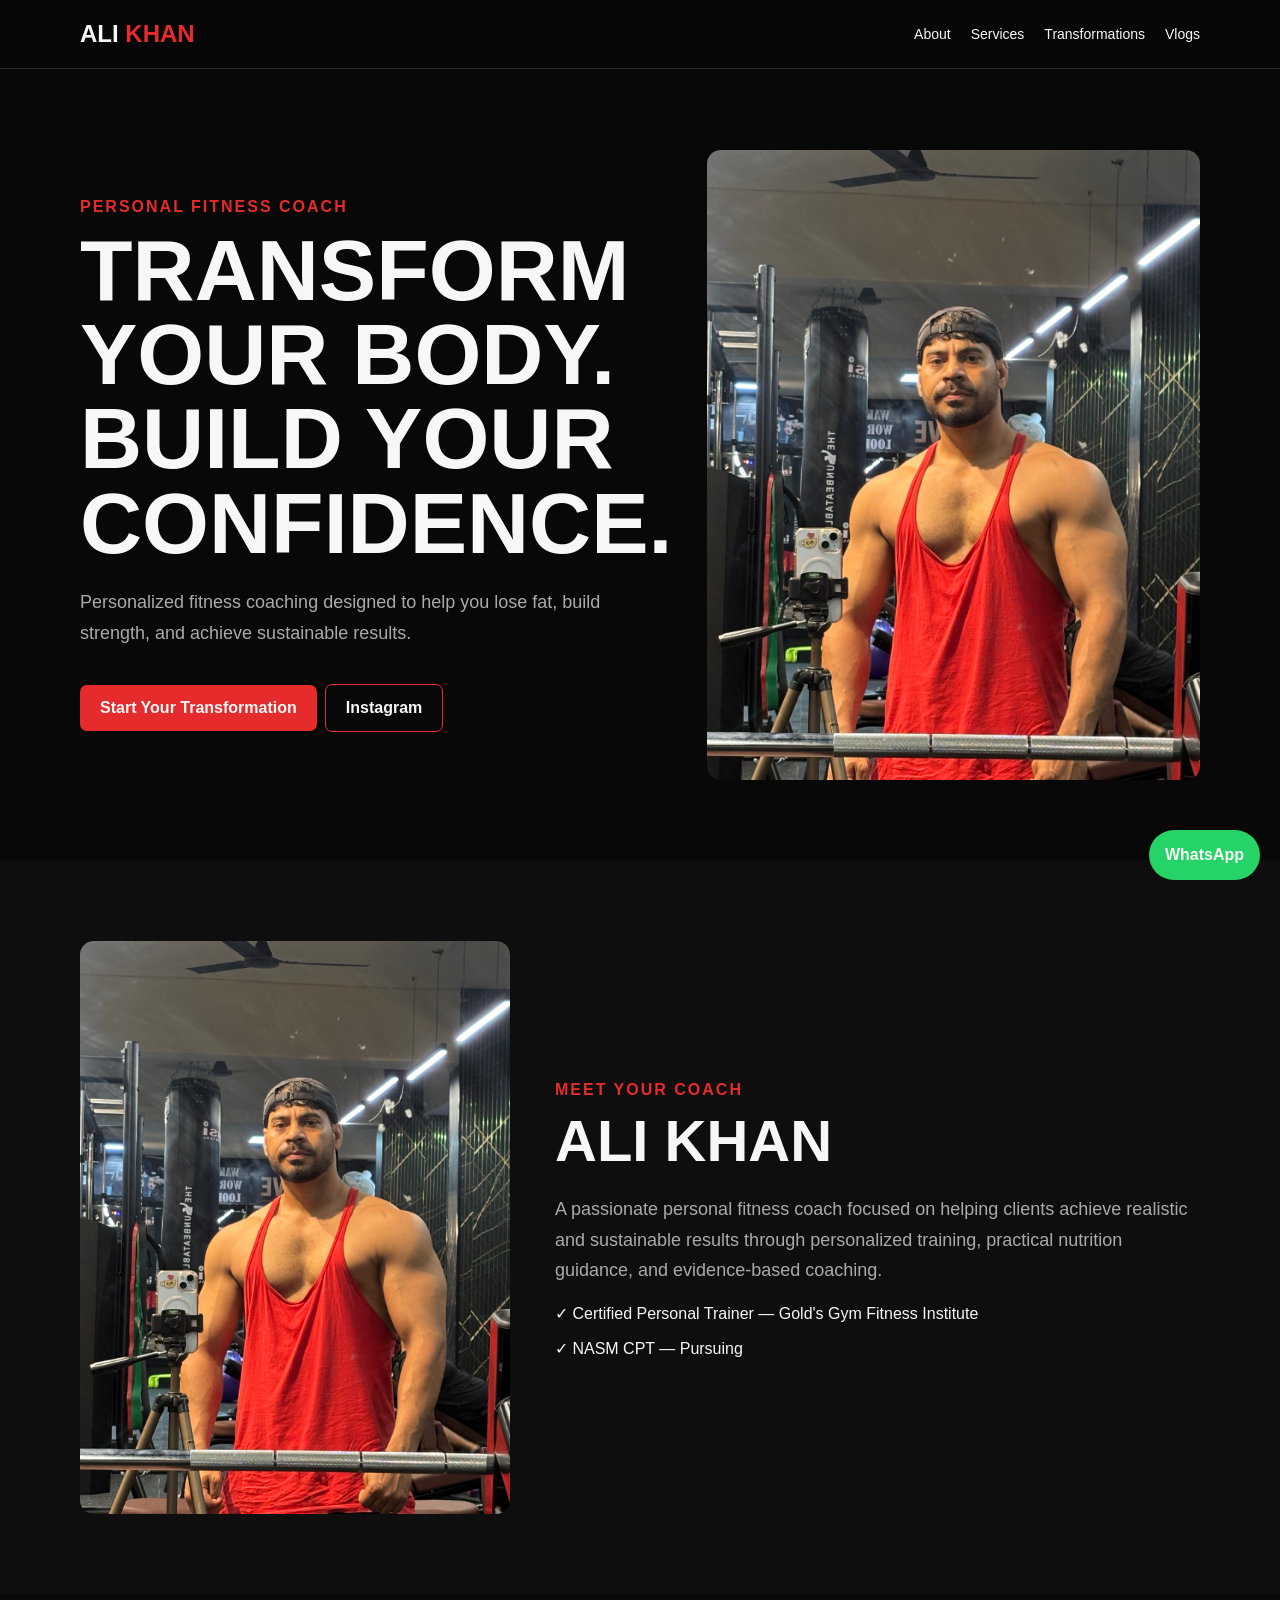
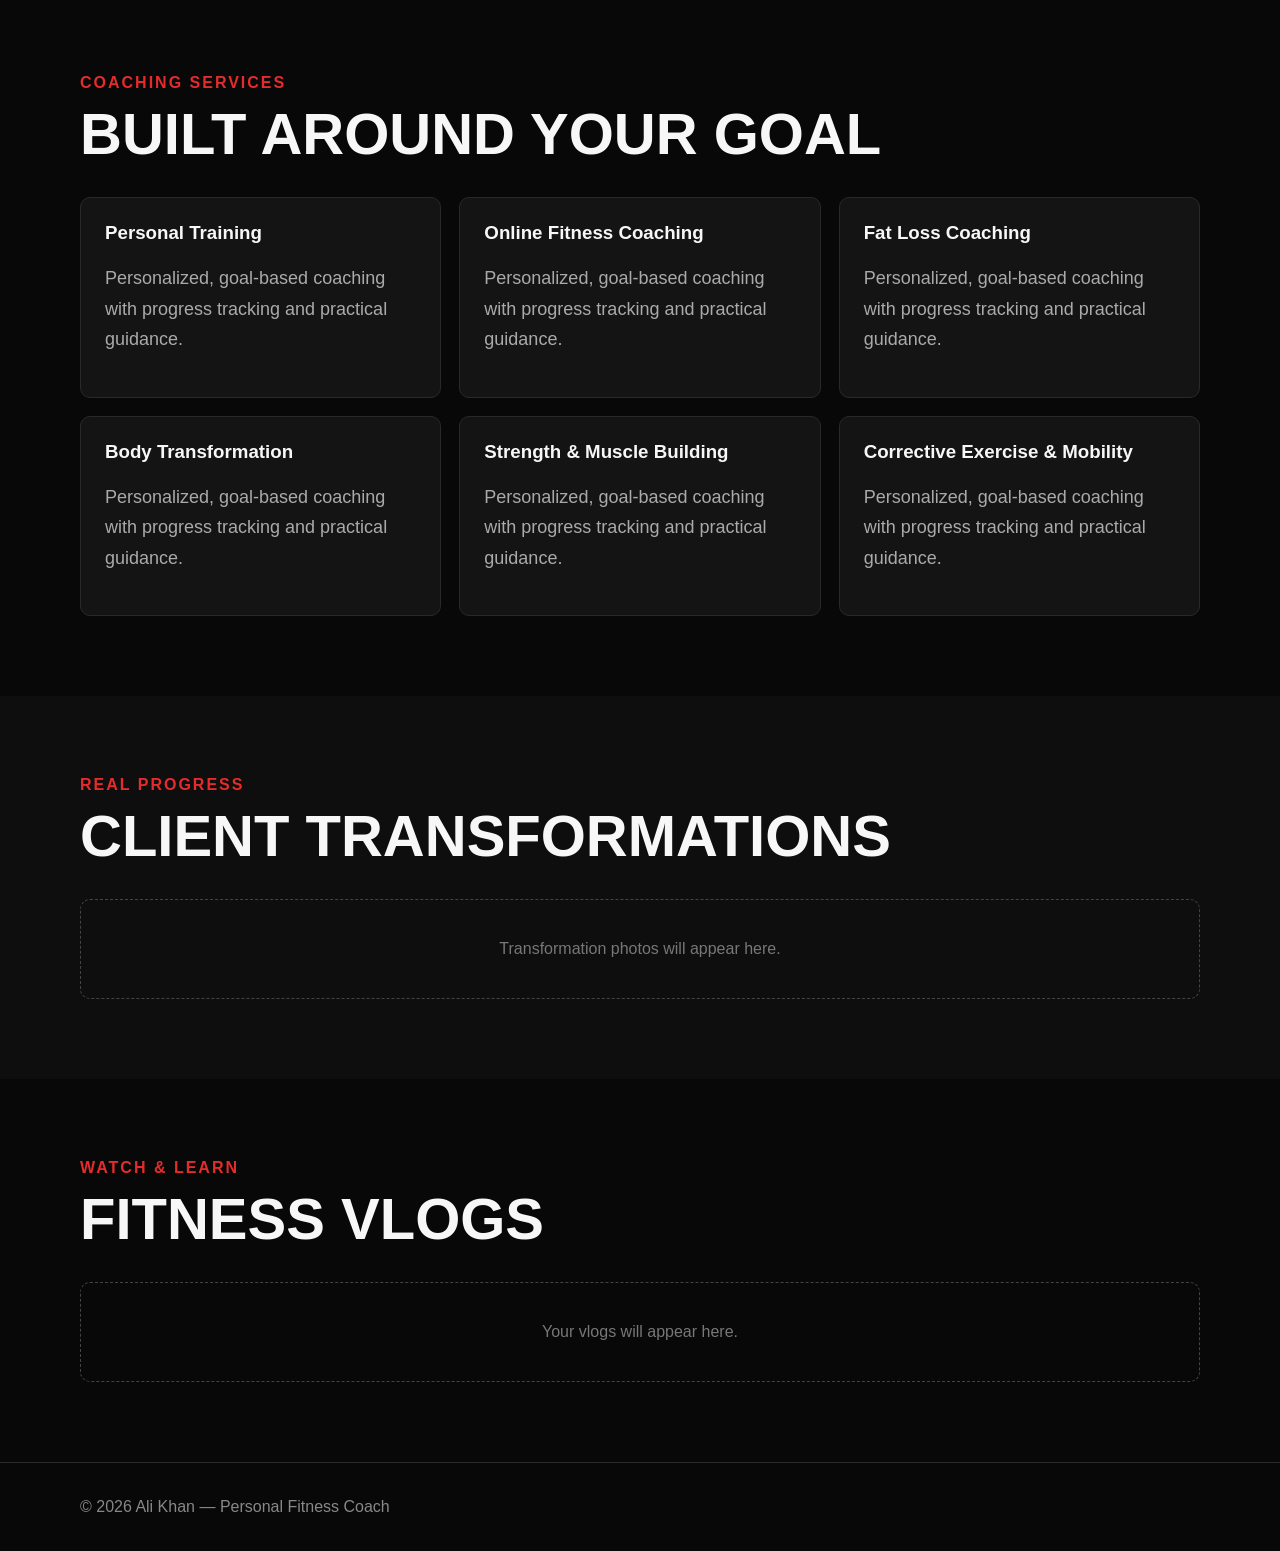
==== index.html @ cef19451 "Add files via upload" ====
<!doctype html>
<html lang="en"><head>
<meta charset="utf-8"><meta name="viewport" content="width=device-width,initial-scale=1">
<title>Ali Khan | Personal Fitness Coach</title>
<style>
:root{--bg:#080808;--card:#141414;--red:#e52b2b;--text:#f7f7f7;--muted:#aaa}
*{box-sizing:border-box}html{scroll-behavior:smooth}body{margin:0;background:var(--bg);color:var(--text);font-family:Arial,sans-serif}a{color:inherit;text-decoration:none}.wrap{width:min(1120px,90%);margin:auto}
nav{position:sticky;top:0;z-index:9;background:#080808e8;border-bottom:1px solid #292929}.nav{height:68px;display:flex;align-items:center;justify-content:space-between}.logo{font-size:24px;font-weight:900}.logo span{color:var(--red)}.navlinks{display:flex;gap:20px;font-size:14px}
.hero{min-height:88vh;display:grid;grid-template-columns:1fr 1fr;align-items:center;gap:35px}.hero h1{font-size:clamp(48px,7vw,86px);line-height:.98;margin:12px 0 22px;text-transform:uppercase}.eyebrow{color:var(--red);font-weight:bold;letter-spacing:2px;text-transform:uppercase}.muted{color:var(--muted);font-size:18px;line-height:1.7}.hero img,.about img{width:100%;border-radius:14px;object-fit:cover}.hero img{height:70vh;object-position:top}
.btn{display:inline-block;background:var(--red);padding:14px 20px;border-radius:7px;font-weight:bold;margin:18px 8px 0 0}.outline{background:transparent;border:1px solid var(--red)}
section{padding:80px 0}.alt{background:#0e0e0e}h2{font-size:clamp(36px,5vw,58px);text-transform:uppercase;margin:8px 0 20px}.about{display:grid;grid-template-columns:.8fr 1.2fr;gap:45px;align-items:center}.about img{max-height:600px}
.grid{display:grid;grid-template-columns:repeat(3,1fr);gap:18px;margin-top:30px}.card{background:var(--card);border:1px solid #292929;border-radius:10px;padding:24px}.card h3{margin-top:0}.card img{width:100%;aspect-ratio:4/3;object-fit:cover;border-radius:8px}
.empty{color:#777;border:1px dashed #444;padding:40px;text-align:center;border-radius:10px;grid-column:1/-1}
.video{aspect-ratio:16/9;width:100%;border:0;border-radius:8px}.wa{position:fixed;right:20px;bottom:20px;background:#25D366;padding:16px;border-radius:999px;font-weight:bold;z-index:10}
footer{padding:35px 0;border-top:1px solid #292929;color:#888}
@media(max-width:760px){.navlinks{display:none}.hero,.about{grid-template-columns:1fr}.hero{padding:50px 0}.hero img{height:58vh}.grid{grid-template-columns:1fr}}
</style></head>
<body>
<nav><div class="wrap nav"><div class="logo">ALI <span>KHAN</span></div><div class="navlinks"><a href="#about">About</a><a href="#services">Services</a><a href="#transformations">Transformations</a><a href="#vlogs">Vlogs</a></div></div></nav>
<main id="app"><div class="wrap" style="padding:80px 0">Loading website…</div></main>
<script>
const esc=s=>String(s??'').replace(/[&<>"']/g,m=>({'&':'&amp;','<':'&lt;','>':'&gt;','"':'&quot;',"'":'&#39;'}[m]));
function yt(url){try{let u=new URL(url);if(u.hostname.includes('youtu.be'))return u.pathname.slice(1);if(u.searchParams.get('v'))return u.searchParams.get('v');let m=u.pathname.match(/\/shorts\/([^/]+)/);return m?m[1]:''}catch{return''}}
fetch('/site.json?'+Date.now()).then(r=>r.json()).then(d=>{
 const wa='https://wa.me/'+encodeURIComponent(d.whatsapp)+'?text='+encodeURIComponent("Hi Coach Ali, I'm interested in fitness coaching.");
 const trans=(d.transformations||[]).length?(d.transformations||[]).map(x=>`<article class="card"><img src="${esc(x.image)}"><h3>${esc(x.title)}</h3><p class="muted">${esc(x.caption)}</p></article>`).join(''):'<div class="empty">Transformation photos will appear here.</div>';
 const vlogs=(d.vlogs||[]).length?(d.vlogs||[]).map(x=>{let id=yt(x.youtube_url);return `<article class="card">${id?`<iframe class="video" src="https://www.youtube.com/embed/${esc(id)}" allowfullscreen></iframe>`:''}<h3>${esc(x.title)}</h3><p class="muted">${esc(x.description)}</p></article>`}).join(''):'<div class="empty">Your vlogs will appear here.</div>';
 document.title=esc(d.coach_name)+' | Personal Fitness Coach';
 document.getElementById('app').innerHTML=`
 <header class="wrap hero"><div><div class="eyebrow">Personal Fitness Coach</div><h1>${esc(d.tagline)}</h1><p class="muted">${esc(d.intro)}</p><a class="btn" href="${wa}" target="_blank">Start Your Transformation</a><a class="btn outline" href="${esc(d.instagram)}" target="_blank">Instagram</a></div><img src="${esc(d.hero_image)}" alt="${esc(d.coach_name)}"></header>
 <section id="about" class="alt"><div class="wrap about"><img src="${esc(d.hero_image)}"><div><div class="eyebrow">Meet Your Coach</div><h2>${esc(d.coach_name)}</h2><p class="muted">${esc(d.about)}</p><p>✓ Certified Personal Trainer — Gold's Gym Fitness Institute</p><p>✓ NASM CPT — Pursuing</p></div></div></section>
 <section id="services"><div class="wrap"><div class="eyebrow">Coaching Services</div><h2>Built Around Your Goal</h2><div class="grid">${['Personal Training','Online Fitness Coaching','Fat Loss Coaching','Body Transformation','Strength & Muscle Building','Corrective Exercise & Mobility'].map(x=>`<div class="card"><h3>${x}</h3><p class="muted">Personalized, goal-based coaching with progress tracking and practical guidance.</p></div>`).join('')}</div></div></section>
 <section id="transformations" class="alt"><div class="wrap"><div class="eyebrow">Real Progress</div><h2>Client Transformations</h2><div class="grid">${trans}</div></div></section>
 <section id="vlogs"><div class="wrap"><div class="eyebrow">Watch & Learn</div><h2>Fitness Vlogs</h2><div class="grid">${vlogs}</div></div></section>
 <footer><div class="wrap">© 2026 ${esc(d.coach_name)} — Personal Fitness Coach</div></footer><a class="wa" href="${wa}" target="_blank">WhatsApp</a>`;
}).catch(()=>document.getElementById('app').innerHTML='<div class="wrap" style="padding:80px 0">Could not load website content.</div>');
</script></body></html>
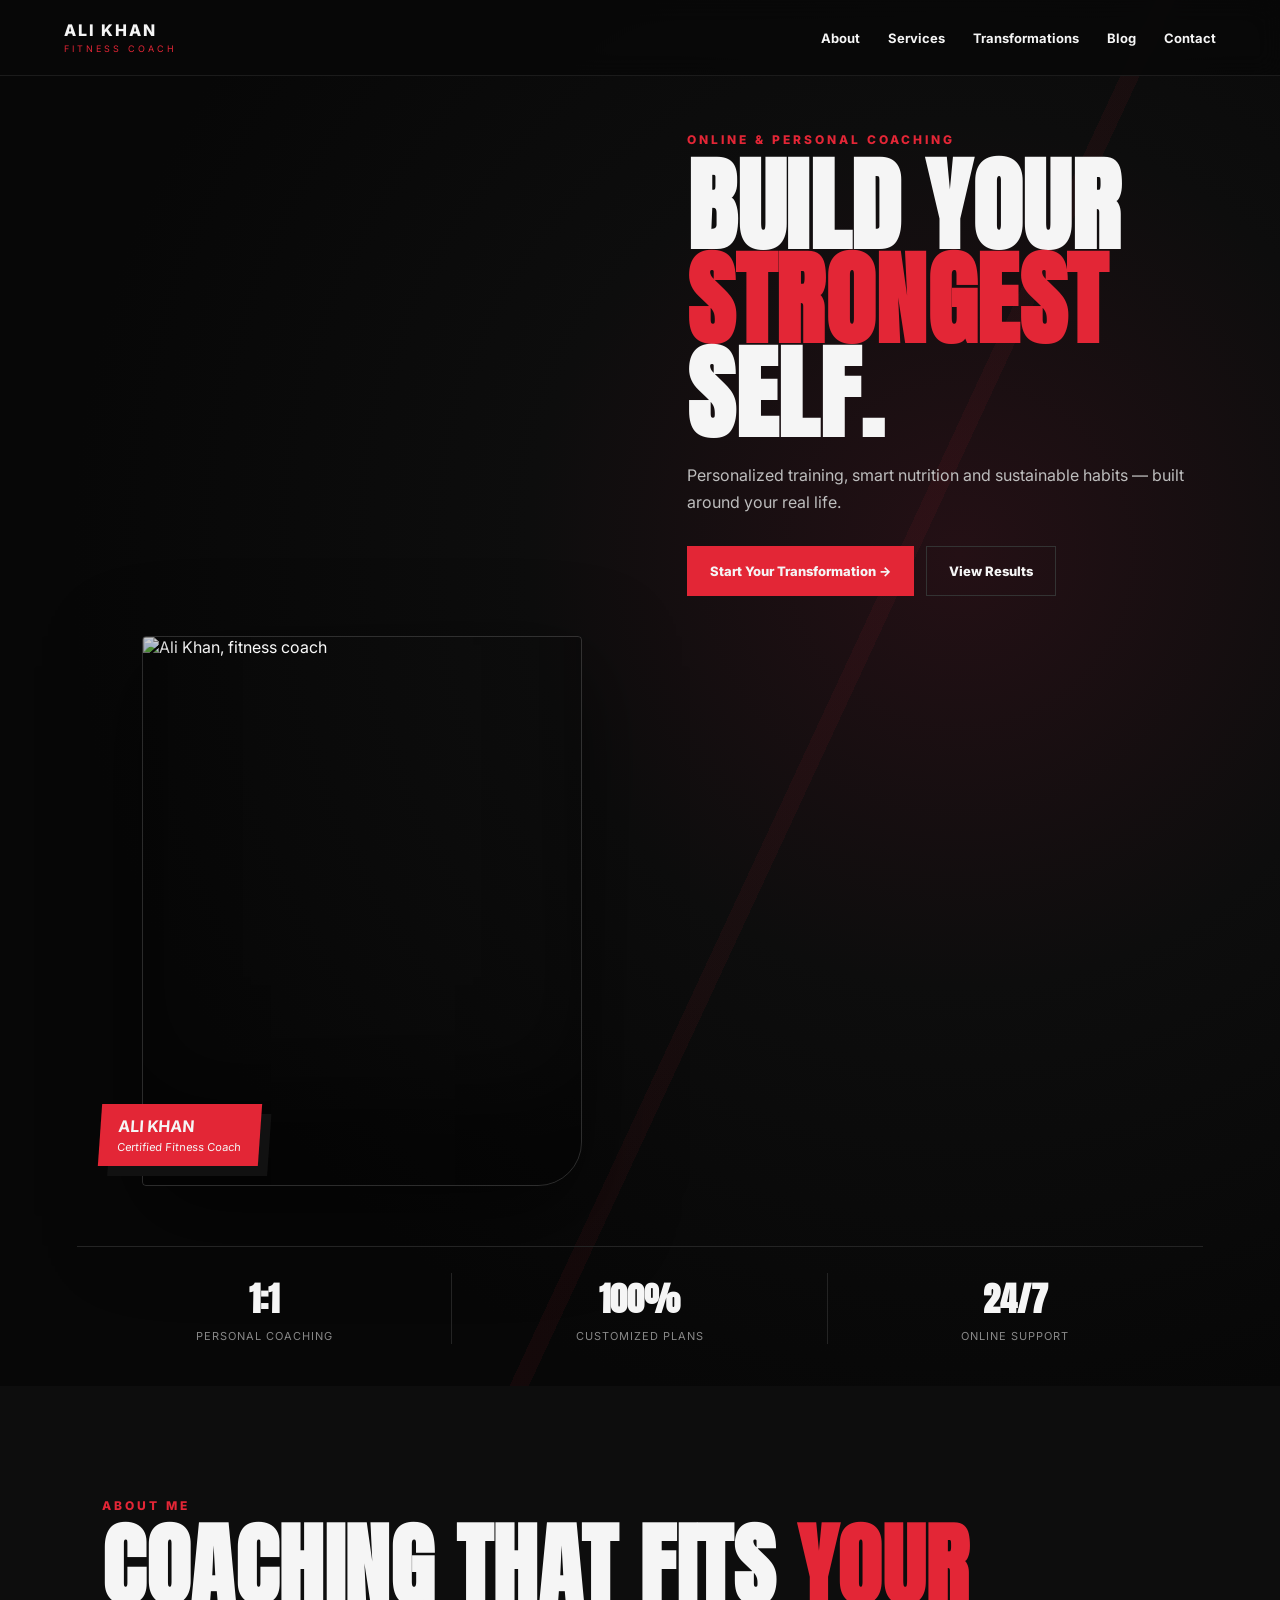
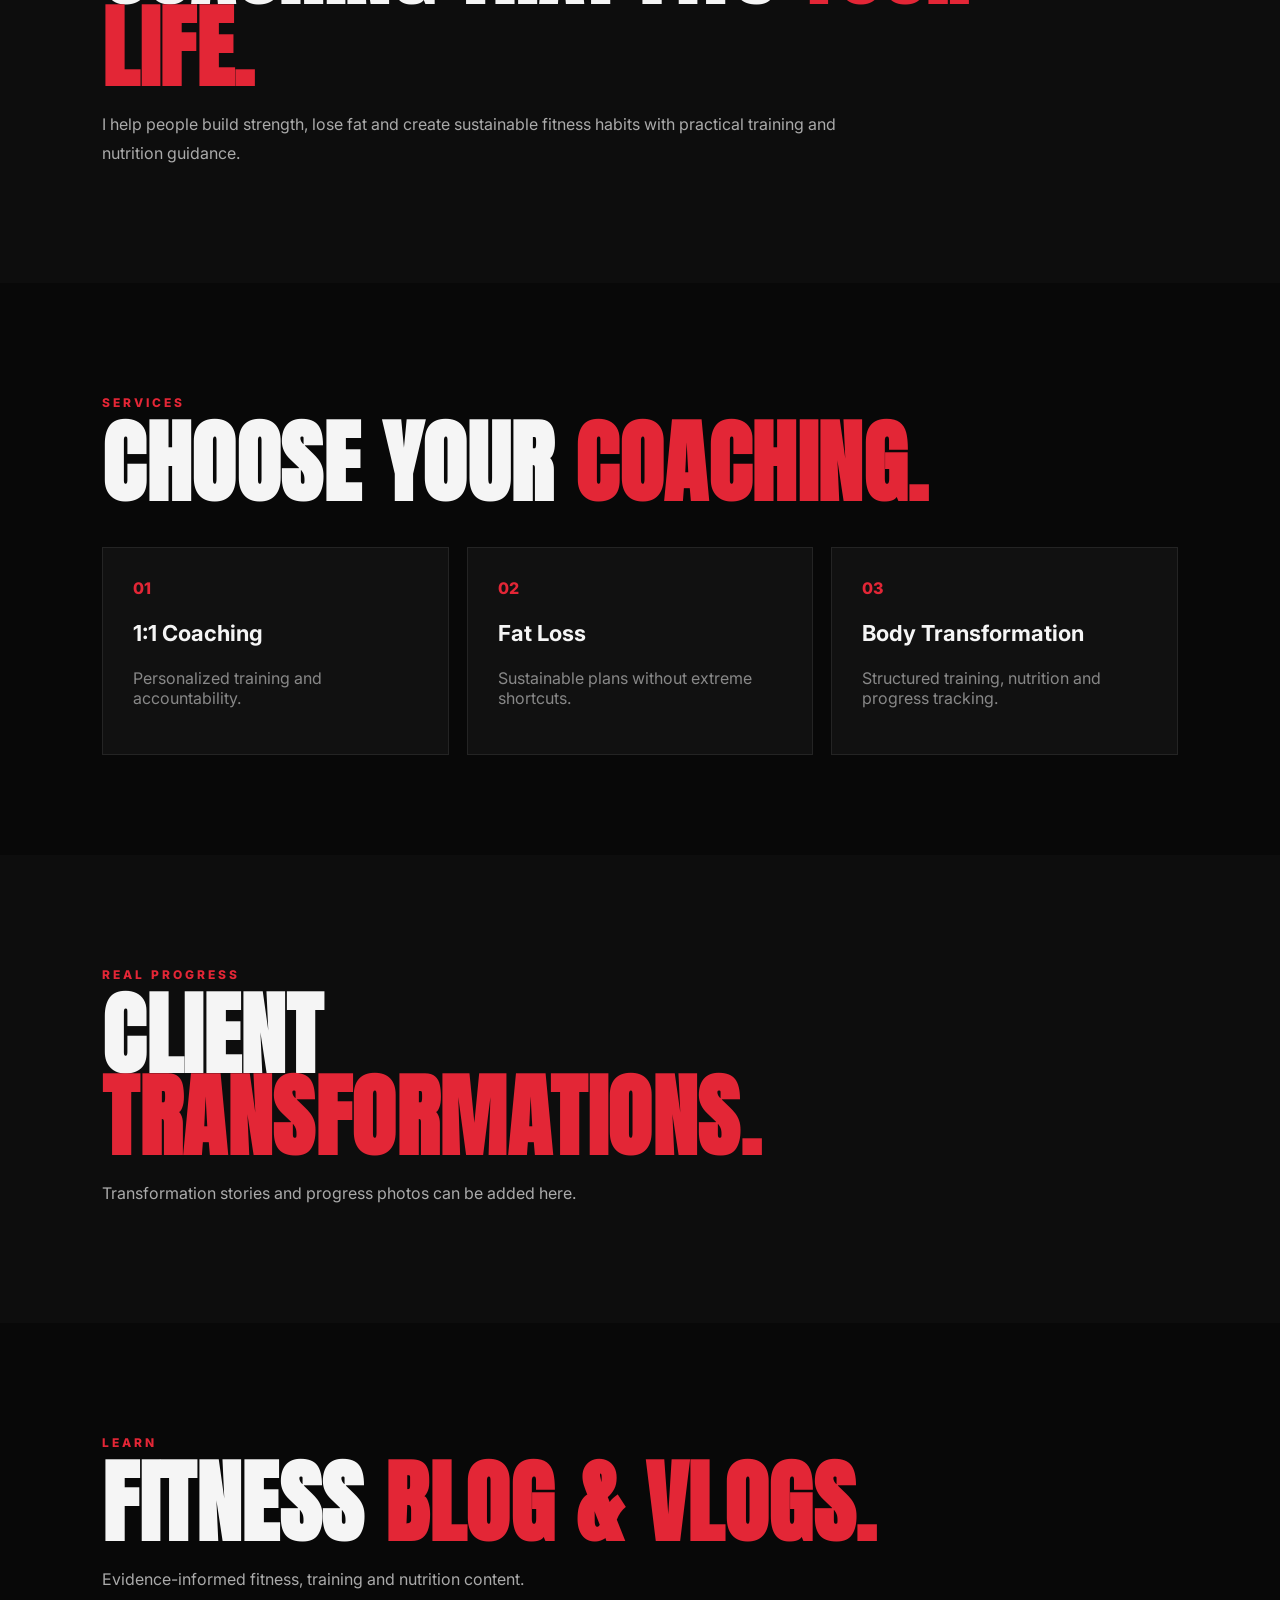
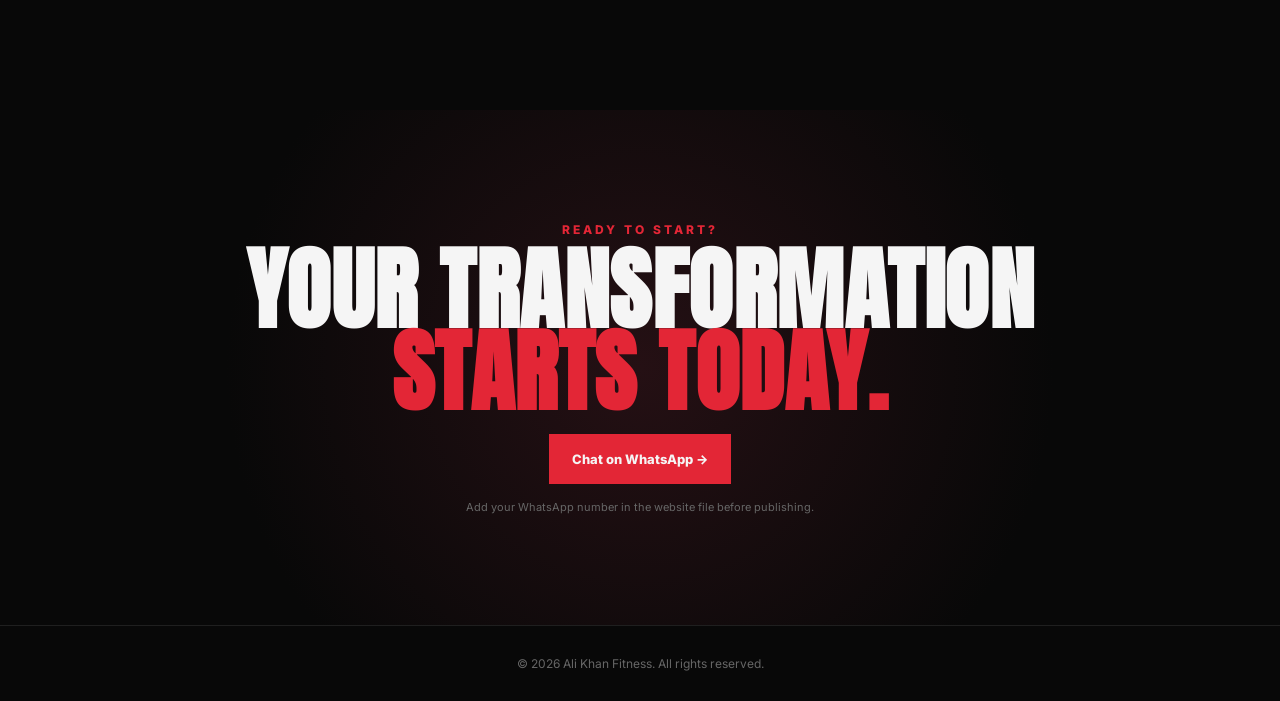
==== commit cf2a1ea8: "Add files via upload" ====
--- a/index.html
+++ b/index.html
@@ -1,37 +1,95 @@
 <!doctype html>
-<html lang="en"><head>
-<meta charset="utf-8"><meta name="viewport" content="width=device-width,initial-scale=1">
-<title>Ali Khan | Personal Fitness Coach</title>
-<style>
-:root{--bg:#080808;--card:#141414;--red:#e52b2b;--text:#f7f7f7;--muted:#aaa}
-*{box-sizing:border-box}html{scroll-behavior:smooth}body{margin:0;background:var(--bg);color:var(--text);font-family:Arial,sans-serif}a{color:inherit;text-decoration:none}.wrap{width:min(1120px,90%);margin:auto}
-nav{position:sticky;top:0;z-index:9;background:#080808e8;border-bottom:1px solid #292929}.nav{height:68px;display:flex;align-items:center;justify-content:space-between}.logo{font-size:24px;font-weight:900}.logo span{color:var(--red)}.navlinks{display:flex;gap:20px;font-size:14px}
-.hero{min-height:88vh;display:grid;grid-template-columns:1fr 1fr;align-items:center;gap:35px}.hero h1{font-size:clamp(48px,7vw,86px);line-height:.98;margin:12px 0 22px;text-transform:uppercase}.eyebrow{color:var(--red);font-weight:bold;letter-spacing:2px;text-transform:uppercase}.muted{color:var(--muted);font-size:18px;line-height:1.7}.hero img,.about img{width:100%;border-radius:14px;object-fit:cover}.hero img{height:70vh;object-position:top}
-.btn{display:inline-block;background:var(--red);padding:14px 20px;border-radius:7px;font-weight:bold;margin:18px 8px 0 0}.outline{background:transparent;border:1px solid var(--red)}
-section{padding:80px 0}.alt{background:#0e0e0e}h2{font-size:clamp(36px,5vw,58px);text-transform:uppercase;margin:8px 0 20px}.about{display:grid;grid-template-columns:.8fr 1.2fr;gap:45px;align-items:center}.about img{max-height:600px}
-.grid{display:grid;grid-template-columns:repeat(3,1fr);gap:18px;margin-top:30px}.card{background:var(--card);border:1px solid #292929;border-radius:10px;padding:24px}.card h3{margin-top:0}.card img{width:100%;aspect-ratio:4/3;object-fit:cover;border-radius:8px}
-.empty{color:#777;border:1px dashed #444;padding:40px;text-align:center;border-radius:10px;grid-column:1/-1}
-.video{aspect-ratio:16/9;width:100%;border:0;border-radius:8px}.wa{position:fixed;right:20px;bottom:20px;background:#25D366;padding:16px;border-radius:999px;font-weight:bold;z-index:10}
-footer{padding:35px 0;border-top:1px solid #292929;color:#888}
-@media(max-width:760px){.navlinks{display:none}.hero,.about{grid-template-columns:1fr}.hero{padding:50px 0}.hero img{height:58vh}.grid{grid-template-columns:1fr}}
-</style></head>
+<html lang="en">
+<head>
+  <meta charset="utf-8">
+  <meta name="viewport" content="width=device-width, initial-scale=1">
+  <meta name="description" content="Ali Khan Fitness — personal coaching, fat loss and body transformation.">
+  <title>Ali Khan Fitness | Personal Coach</title>
+  <link rel="preconnect" href="https://fonts.googleapis.com">
+  <link rel="preconnect" href="https://fonts.gstatic.com" crossorigin>
+  <link href="https://fonts.googleapis.com/css2?family=Anton&family=Inter:wght@400;600;700;800&display=swap" rel="stylesheet">
+  <link rel="stylesheet" href="style.css">
+</head>
 <body>
-<nav><div class="wrap nav"><div class="logo">ALI <span>KHAN</span></div><div class="navlinks"><a href="#about">About</a><a href="#services">Services</a><a href="#transformations">Transformations</a><a href="#vlogs">Vlogs</a></div></div></nav>
-<main id="app"><div class="wrap" style="padding:80px 0">Loading website…</div></main>
-<script>
-const esc=s=>String(s??'').replace(/[&<>"']/g,m=>({'&':'&amp;','<':'&lt;','>':'&gt;','"':'&quot;',"'":'&#39;'}[m]));
-function yt(url){try{let u=new URL(url);if(u.hostname.includes('youtu.be'))return u.pathname.slice(1);if(u.searchParams.get('v'))return u.searchParams.get('v');let m=u.pathname.match(/\/shorts\/([^/]+)/);return m?m[1]:''}catch{return''}}
-fetch('/site.json?'+Date.now()).then(r=>r.json()).then(d=>{
- const wa='https://wa.me/'+encodeURIComponent(d.whatsapp)+'?text='+encodeURIComponent("Hi Coach Ali, I'm interested in fitness coaching.");
- const trans=(d.transformations||[]).length?(d.transformations||[]).map(x=>`<article class="card"><img src="${esc(x.image)}"><h3>${esc(x.title)}</h3><p class="muted">${esc(x.caption)}</p></article>`).join(''):'<div class="empty">Transformation photos will appear here.</div>';
- const vlogs=(d.vlogs||[]).length?(d.vlogs||[]).map(x=>{let id=yt(x.youtube_url);return `<article class="card">${id?`<iframe class="video" src="https://www.youtube.com/embed/${esc(id)}" allowfullscreen></iframe>`:''}<h3>${esc(x.title)}</h3><p class="muted">${esc(x.description)}</p></article>`}).join(''):'<div class="empty">Your vlogs will appear here.</div>';
- document.title=esc(d.coach_name)+' | Personal Fitness Coach';
- document.getElementById('app').innerHTML=`
- <header class="wrap hero"><div><div class="eyebrow">Personal Fitness Coach</div><h1>${esc(d.tagline)}</h1><p class="muted">${esc(d.intro)}</p><a class="btn" href="${wa}" target="_blank">Start Your Transformation</a><a class="btn outline" href="${esc(d.instagram)}" target="_blank">Instagram</a></div><img src="${esc(d.hero_image)}" alt="${esc(d.coach_name)}"></header>
- <section id="about" class="alt"><div class="wrap about"><img src="${esc(d.hero_image)}"><div><div class="eyebrow">Meet Your Coach</div><h2>${esc(d.coach_name)}</h2><p class="muted">${esc(d.about)}</p><p>✓ Certified Personal Trainer — Gold's Gym Fitness Institute</p><p>✓ NASM CPT — Pursuing</p></div></div></section>
- <section id="services"><div class="wrap"><div class="eyebrow">Coaching Services</div><h2>Built Around Your Goal</h2><div class="grid">${['Personal Training','Online Fitness Coaching','Fat Loss Coaching','Body Transformation','Strength & Muscle Building','Corrective Exercise & Mobility'].map(x=>`<div class="card"><h3>${x}</h3><p class="muted">Personalized, goal-based coaching with progress tracking and practical guidance.</p></div>`).join('')}</div></div></section>
- <section id="transformations" class="alt"><div class="wrap"><div class="eyebrow">Real Progress</div><h2>Client Transformations</h2><div class="grid">${trans}</div></div></section>
- <section id="vlogs"><div class="wrap"><div class="eyebrow">Watch & Learn</div><h2>Fitness Vlogs</h2><div class="grid">${vlogs}</div></div></section>
- <footer><div class="wrap">© 2026 ${esc(d.coach_name)} — Personal Fitness Coach</div></footer><a class="wa" href="${wa}" target="_blank">WhatsApp</a>`;
-}).catch(()=>document.getElementById('app').innerHTML='<div class="wrap" style="padding:80px 0">Could not load website content.</div>');
-</script></body></html>+  <header class="site-header">
+    <a class="brand" href="#home"><span>ALI KHAN</span><small>FITNESS COACH</small></a>
+    <button class="menu-btn" id="menuBtn" aria-label="Open menu" aria-expanded="false">
+      <span></span><span></span><span></span>
+    </button>
+    <nav id="nav">
+      <a href="#about">About</a>
+      <a href="#services">Services</a>
+      <a href="#transformations">Transformations</a>
+      <a href="#blog">Blog</a>
+      <a href="#contact">Contact</a>
+    </nav>
+  </header>
+
+  <main>
+    <section class="hero" id="home">
+      <div class="glow glow-one"></div>
+      <div class="hero-copy">
+        <p class="eyebrow">ONLINE & PERSONAL COACHING</p>
+        <h1>BUILD YOUR<br><span>STRONGEST</span><br>SELF.</h1>
+        <p class="intro">Personalized training, smart nutrition and sustainable habits — built around your real life.</p>
+        <div class="actions">
+          <a class="btn primary" href="#contact">Start Your Transformation →</a>
+          <a class="btn ghost" href="#transformations">View Results</a>
+        </div>
+      </div>
+
+      <div class="portrait-wrap">
+        <div class="portrait-card">
+          <img src="assets/ali-khan-coach.jpg" alt="Ali Khan, fitness coach">
+        </div>
+        <div class="coach-tag"><b>ALI KHAN</b><span>Certified Fitness Coach</span></div>
+      </div>
+
+      <div class="stats">
+        <div><b>1:1</b><span>Personal Coaching</span></div>
+        <div><b>100%</b><span>Customized Plans</span></div>
+        <div><b>24/7</b><span>Online Support</span></div>
+      </div>
+    </section>
+
+    <section class="section" id="about">
+      <p class="eyebrow">ABOUT ME</p>
+      <h2>COACHING THAT FITS <span>YOUR LIFE.</span></h2>
+      <p>I help people build strength, lose fat and create sustainable fitness habits with practical training and nutrition guidance.</p>
+    </section>
+
+    <section class="section dark" id="services">
+      <p class="eyebrow">SERVICES</p>
+      <h2>CHOOSE YOUR <span>COACHING.</span></h2>
+      <div class="cards">
+        <article><span>01</span><h3>1:1 Coaching</h3><p>Personalized training and accountability.</p></article>
+        <article><span>02</span><h3>Fat Loss</h3><p>Sustainable plans without extreme shortcuts.</p></article>
+        <article><span>03</span><h3>Body Transformation</h3><p>Structured training, nutrition and progress tracking.</p></article>
+      </div>
+    </section>
+
+    <section class="section" id="transformations">
+      <p class="eyebrow">REAL PROGRESS</p>
+      <h2>CLIENT <span>TRANSFORMATIONS.</span></h2>
+      <p class="muted">Transformation stories and progress photos can be added here.</p>
+    </section>
+
+    <section class="section dark" id="blog">
+      <p class="eyebrow">LEARN</p>
+      <h2>FITNESS <span>BLOG & VLOGS.</span></h2>
+      <p class="muted">Evidence-informed fitness, training and nutrition content.</p>
+    </section>
+
+    <section class="cta" id="contact">
+      <p class="eyebrow">READY TO START?</p>
+      <h2>YOUR TRANSFORMATION<br><span>STARTS TODAY.</span></h2>
+      <a class="btn primary" href="https://wa.me/" target="_blank" rel="noopener">Chat on WhatsApp →</a>
+      <p class="note">Add your WhatsApp number in the website file before publishing.</p>
+    </section>
+  </main>
+
+  <footer>© 2026 Ali Khan Fitness. All rights reserved.</footer>
+
+  <script src="script.js"></script>
+</body>
+</html>
--- a/style.css
+++ b/style.css
@@ -0,0 +1,3 @@
+*{box-sizing:border-box}html{scroll-behavior:smooth}body{margin:0;background:#080808;color:#f5f5f5;font-family:Inter,Arial,sans-serif}a{color:inherit;text-decoration:none}.site-header{height:76px;padding:0 clamp(20px,5vw,72px);display:flex;align-items:center;justify-content:space-between;position:fixed;top:0;left:0;right:0;z-index:50;background:rgba(8,8,8,.82);backdrop-filter:blur(12px);border-bottom:1px solid rgba(255,255,255,.08)}.brand{display:flex;flex-direction:column;line-height:1}.brand span{font-weight:800;letter-spacing:2px}.brand small{color:#e32636;font-size:9px;letter-spacing:3px;margin-top:6px}.site-header nav{display:flex;gap:28px;font-size:13px;font-weight:700}.site-header nav a:hover{color:#e32636}.menu-btn{display:none;background:none;border:0;width:44px;height:44px;padding:10px;cursor:pointer}.menu-btn span{display:block;height:2px;background:#fff;margin:6px 0}.hero{min-height:100svh;padding:120px clamp(20px,6vw,90px) 42px;position:relative;overflow:hidden;display:grid;grid-template-columns:1.05fr .95fr;align-items:center;gap:40px;background:radial-gradient(circle at 75% 40%,#241015 0,#0d0d0d 34%,#070707 70%)}.hero:before{content:"";position:absolute;inset:0;background:linear-gradient(115deg,transparent 0 60%,rgba(227,38,54,.06) 60% 61%,transparent 61%)}.hero-copy,.portrait-wrap,.stats{position:relative;z-index:2}.eyebrow{color:#e32636;font-weight:800;letter-spacing:3px;font-size:12px}.hero h1,.section h2,.cta h2{font-family:Anton,Impact,sans-serif;letter-spacing:.5px;margin:10px 0 20px;line-height:.92}.hero h1{font-size:clamp(64px,8vw,128px)}h1 span,h2 span{color:#e32636}.intro{max-width:600px;color:#bdbdbd;line-height:1.7}.actions{display:flex;gap:12px;flex-wrap:wrap;margin-top:30px}.btn{display:inline-flex;align-items:center;justify-content:center;padding:16px 22px;font-weight:800;font-size:13px;border:1px solid #333}.primary{background:#e32636;border-color:#e32636}.primary:hover{background:#ff3347}.ghost:hover{border-color:#e32636}.portrait-wrap{display:flex;justify-content:center;align-items:center}.portrait-card{width:min(440px,90%);aspect-ratio:4/5;overflow:hidden;border-radius:4px 4px 44px 4px;border:1px solid rgba(255,255,255,.15);box-shadow:0 30px 90px rgba(0,0,0,.55);position:relative}.portrait-card:after{content:"";position:absolute;inset:0;box-shadow:inset 0 -100px 90px rgba(0,0,0,.45)}.portrait-card img{width:100%;height:100%;object-fit:cover;object-position:center 30%;filter:contrast(1.04) saturate(.9)}.coach-tag{position:absolute;bottom:20px;left:4%;background:#e32636;padding:12px 18px;display:flex;flex-direction:column;transform:skew(-4deg);box-shadow:10px 10px 0 #111}.coach-tag span{font-size:11px;margin-top:4px}.stats{grid-column:1/-1;display:grid;grid-template-columns:repeat(3,1fr);border-top:1px solid #242424;margin-top:20px;padding-top:26px}.stats div{text-align:center;border-right:1px solid #242424}.stats div:last-child{border:0}.stats b{display:block;font-family:Anton;font-size:34px}.stats span{font-size:11px;color:#888;text-transform:uppercase;letter-spacing:1px}.section,.cta{padding:100px clamp(20px,8vw,120px)}.section{background:#0d0d0d}.section.dark{background:#080808}.section h2,.cta h2{font-size:clamp(46px,7vw,90px);max-width:900px}.section>p:not(.eyebrow){color:#aaa;line-height:1.8;max-width:760px}.cards{display:grid;grid-template-columns:repeat(3,1fr);gap:18px;margin-top:42px}.cards article{padding:30px;background:#111;border:1px solid #242424;min-height:190px}.cards article:hover{border-color:#e32636;transform:translateY(-4px);transition:.25s}.cards article>span{color:#e32636;font-weight:800}.cards h3{font-size:22px}.cards p,.muted{color:#888}.cta{text-align:center;background:radial-gradient(circle at center,#251014,#080808 60%)}.cta h2{margin-left:auto;margin-right:auto}.note{font-size:11px;color:#666;margin-top:16px}footer{text-align:center;padding:30px;color:#666;border-top:1px solid #1f1f1f;font-size:12px}
+
+@media(max-width:820px){.site-header{height:66px;padding:0 18px}.menu-btn{display:block;position:relative;z-index:60}.site-header nav{display:none;position:absolute;top:66px;left:0;right:0;background:#0b0b0b;padding:22px;flex-direction:column;gap:0;border-top:1px solid #222;border-bottom:1px solid #222}.site-header nav.open{display:flex}.site-header nav a{padding:15px 6px;border-bottom:1px solid #1c1c1c}.hero{padding:100px 20px 35px;display:flex;flex-direction:column;gap:24px;text-align:center}.hero-copy{display:flex;flex-direction:column;align-items:center}.hero h1{font-size:clamp(58px,18vw,88px)}.intro{font-size:14px}.actions{justify-content:center}.portrait-wrap{width:100%;margin-top:2px}.portrait-card{width:min(350px,86vw);aspect-ratio:4/5}.coach-tag{left:6%;bottom:18px;text-align:left}.stats{width:100%;margin-top:8px}.stats b{font-size:27px}.stats span{font-size:8px}.section,.cta{padding:72px 20px}.cards{grid-template-columns:1fr}.section h2,.cta h2{font-size:48px}}
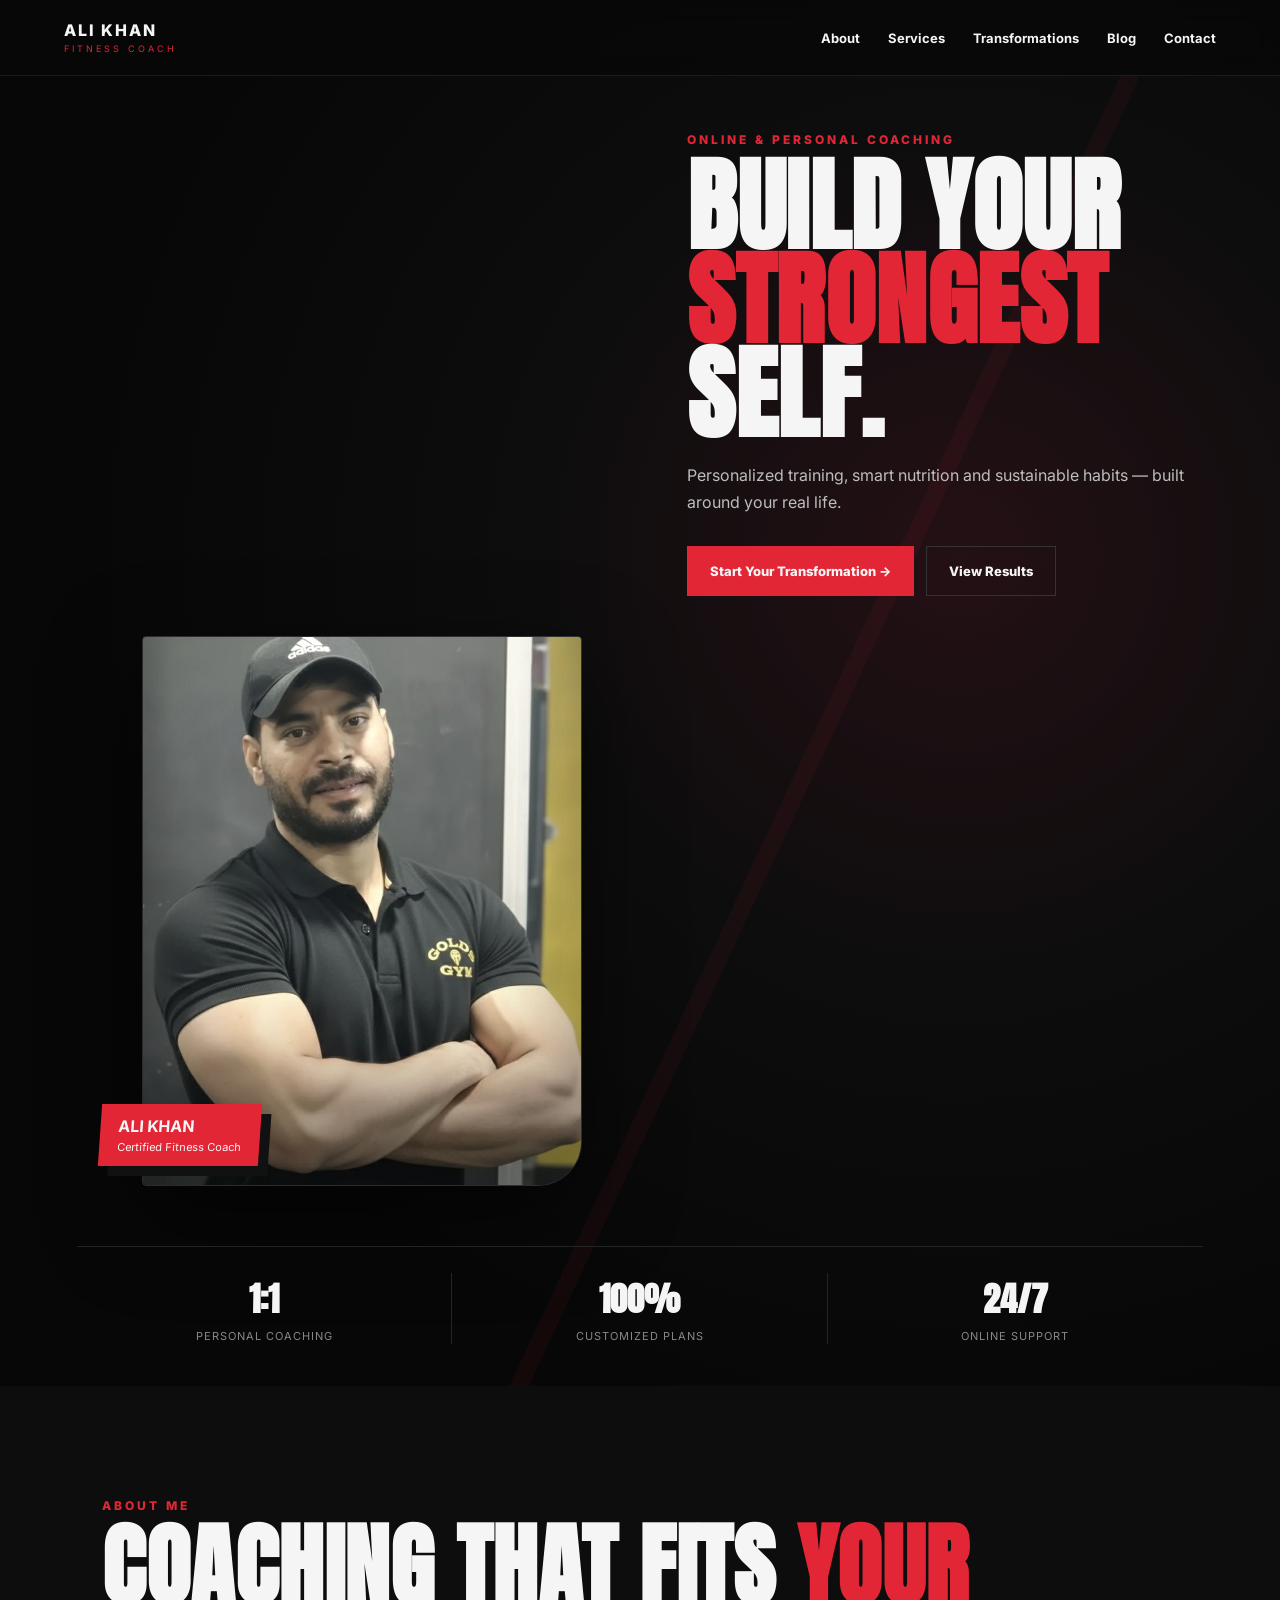
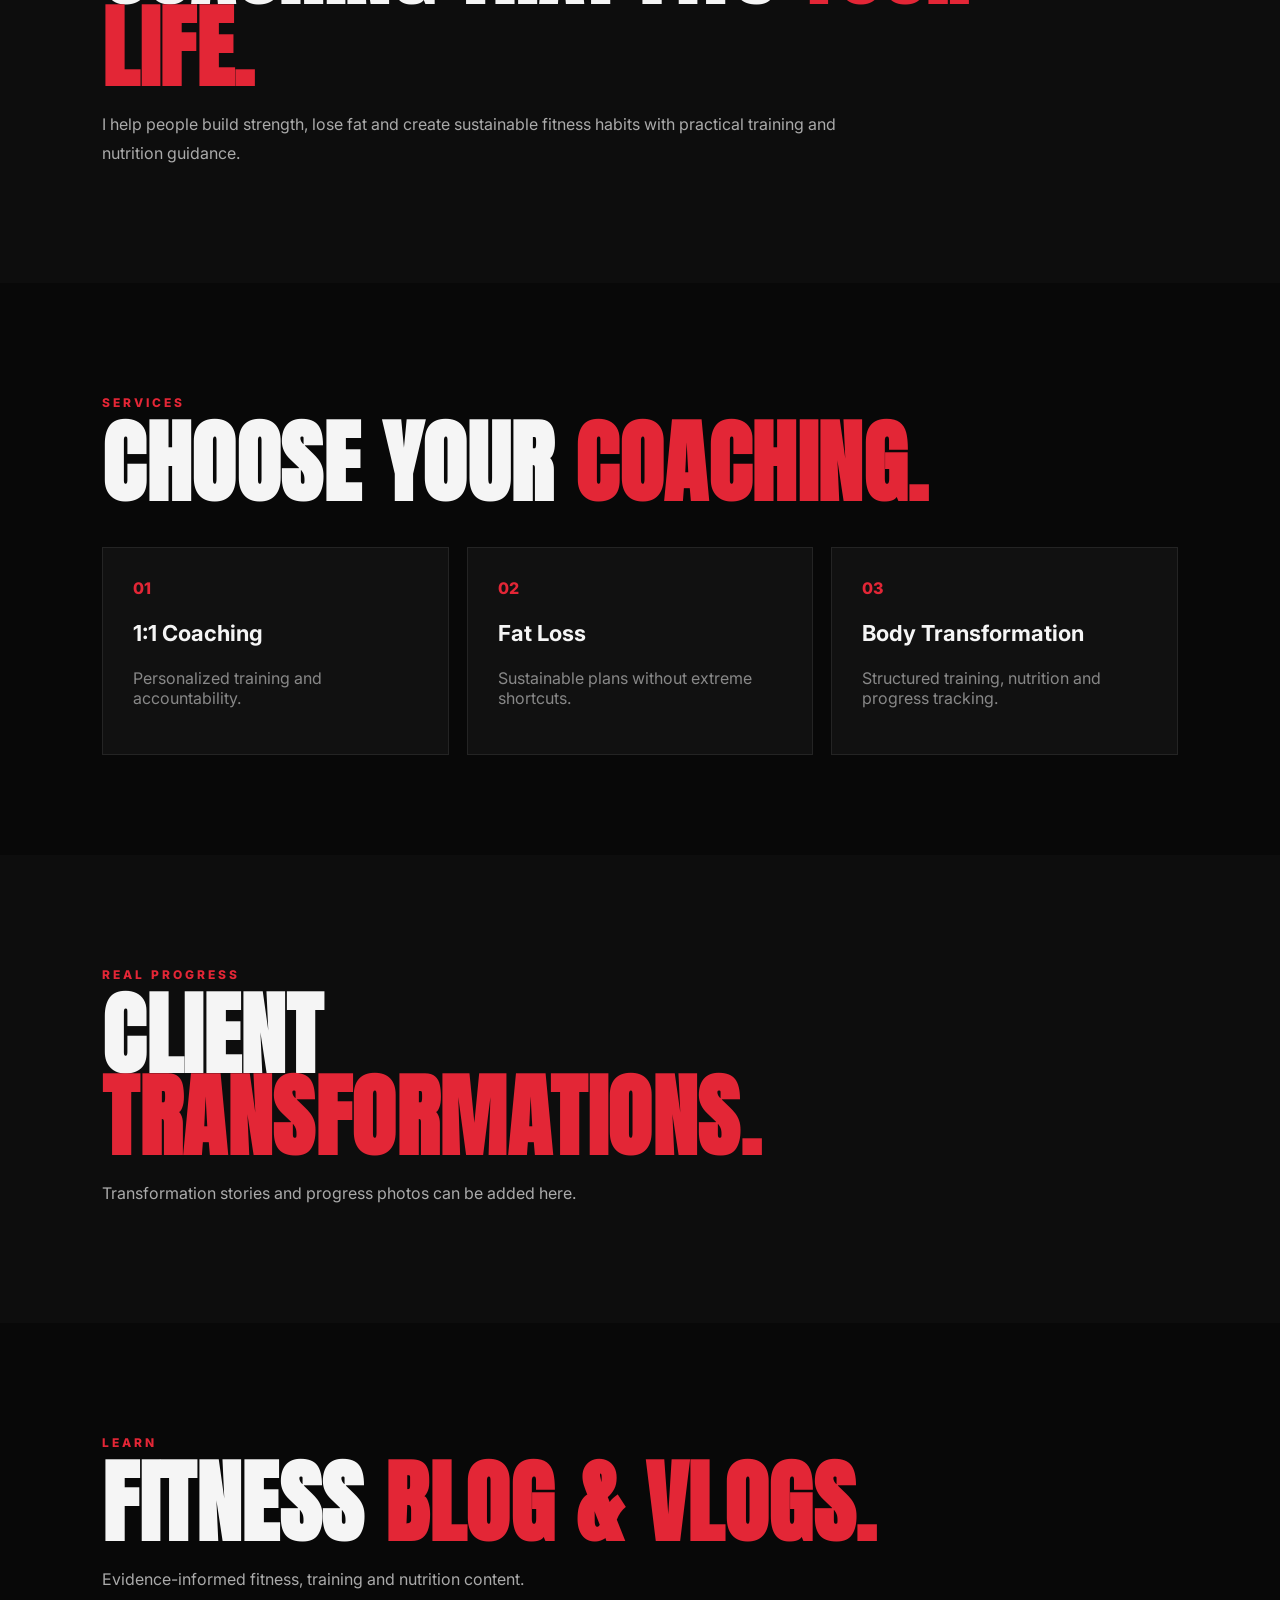
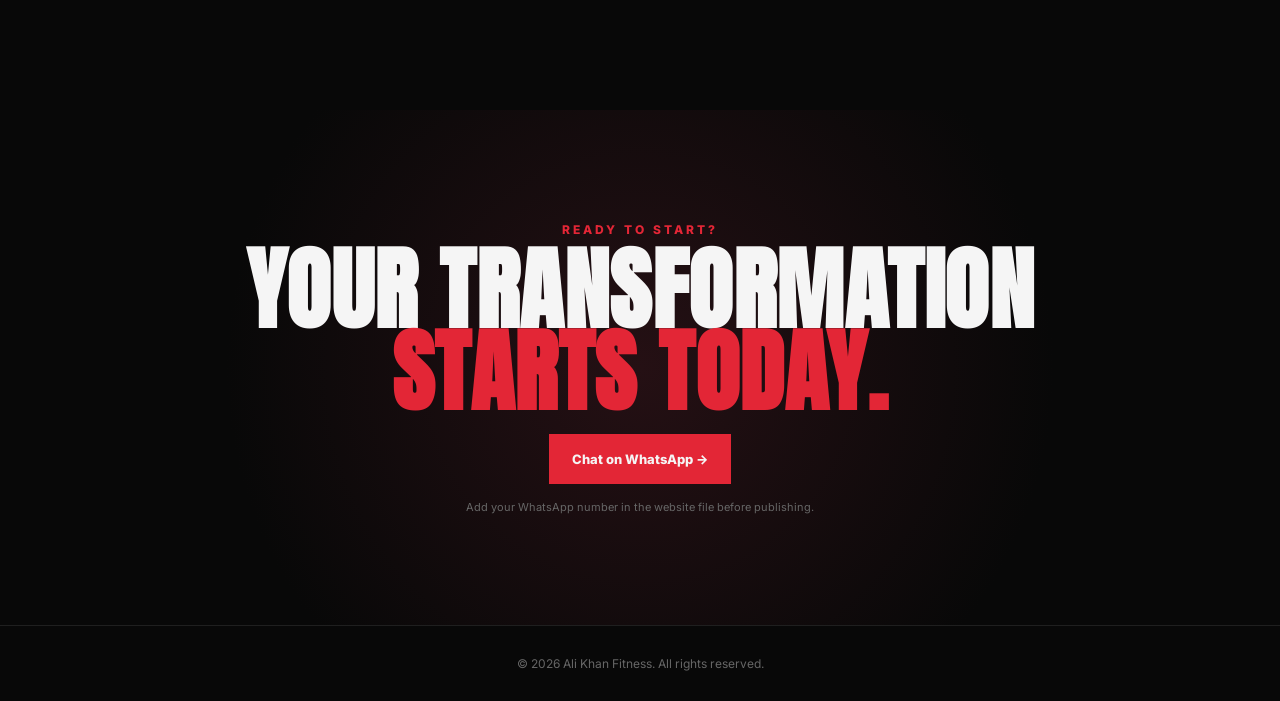
==== commit d66864ec: "Update index.html" ====
--- a/index.html
+++ b/index.html
@@ -40,7 +40,7 @@
 
       <div class="portrait-wrap">
         <div class="portrait-card">
-          <img src="assets/ali-khan-coach.jpg" alt="Ali Khan, fitness coach">
+          <img src="/ali-khan-coach.jpg" alt="Ali Khan, fitness coach">
         </div>
         <div class="coach-tag"><b>ALI KHAN</b><span>Certified Fitness Coach</span></div>
       </div>
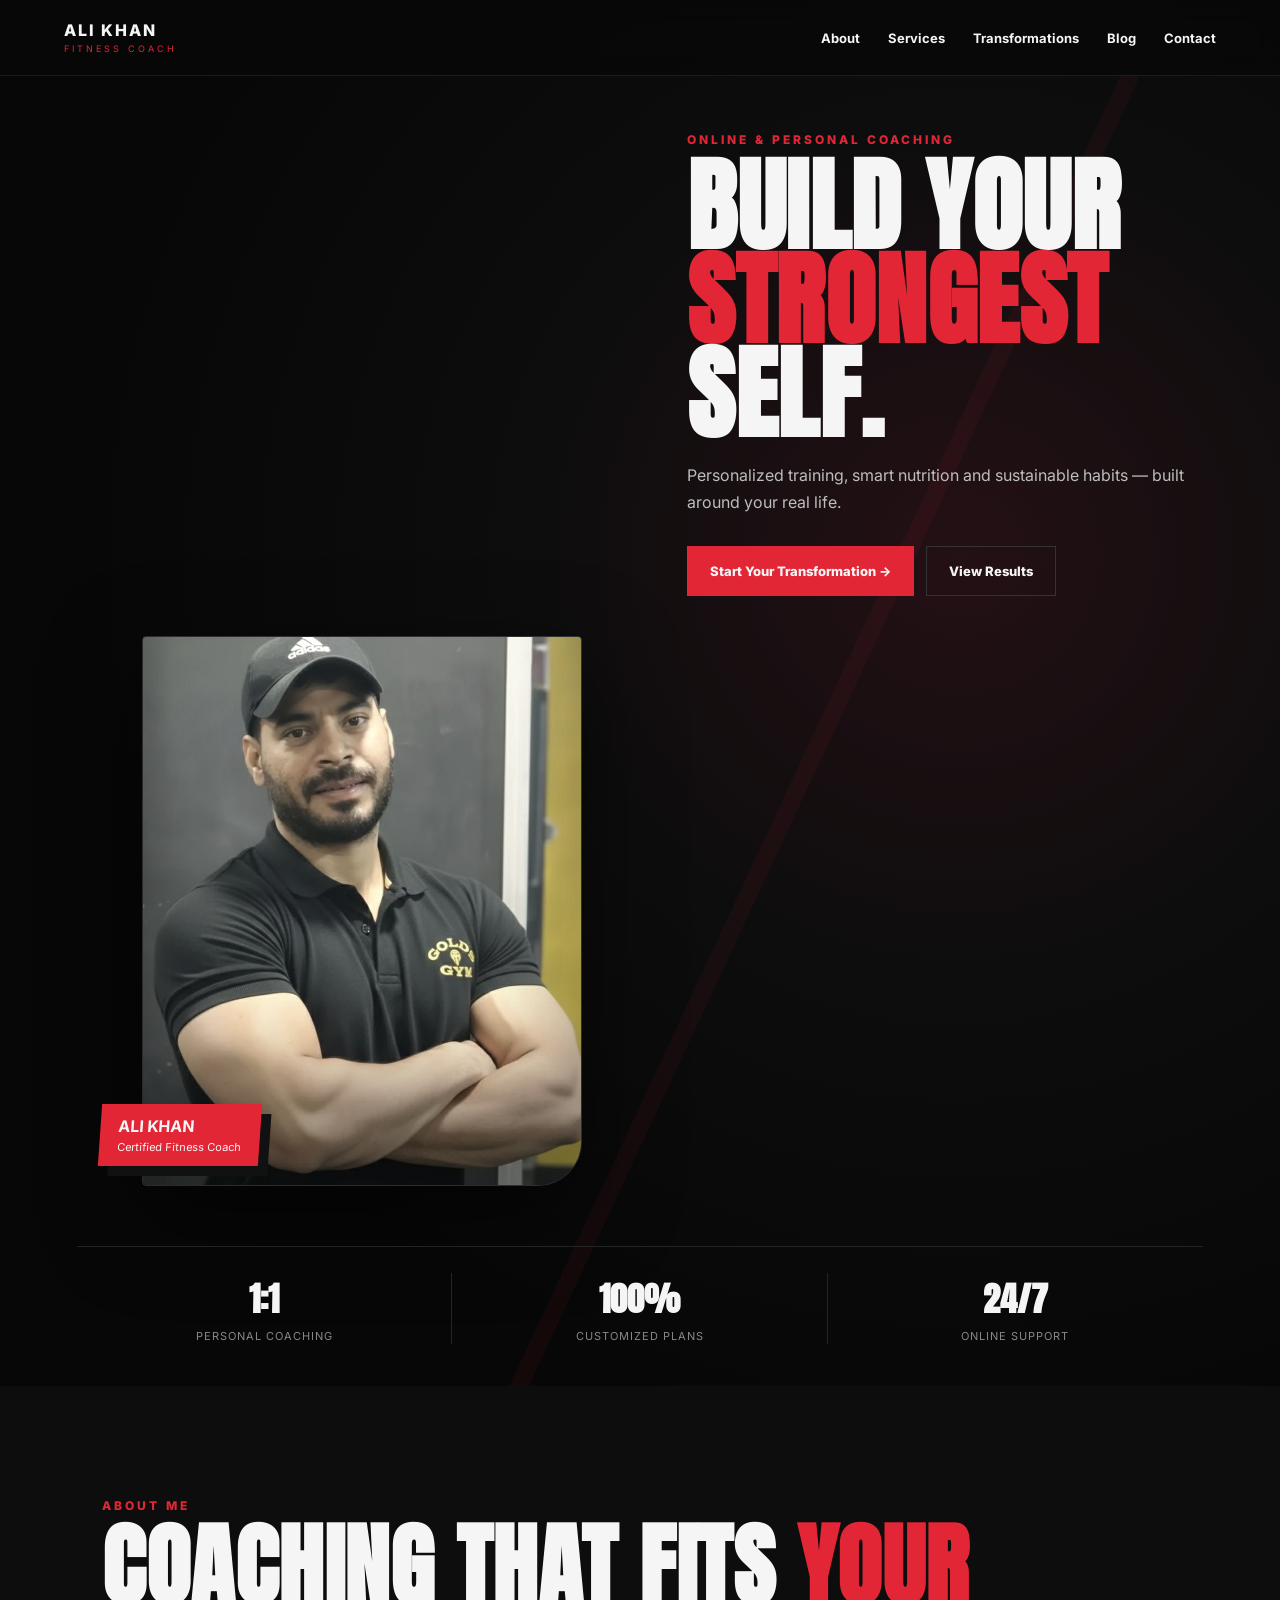
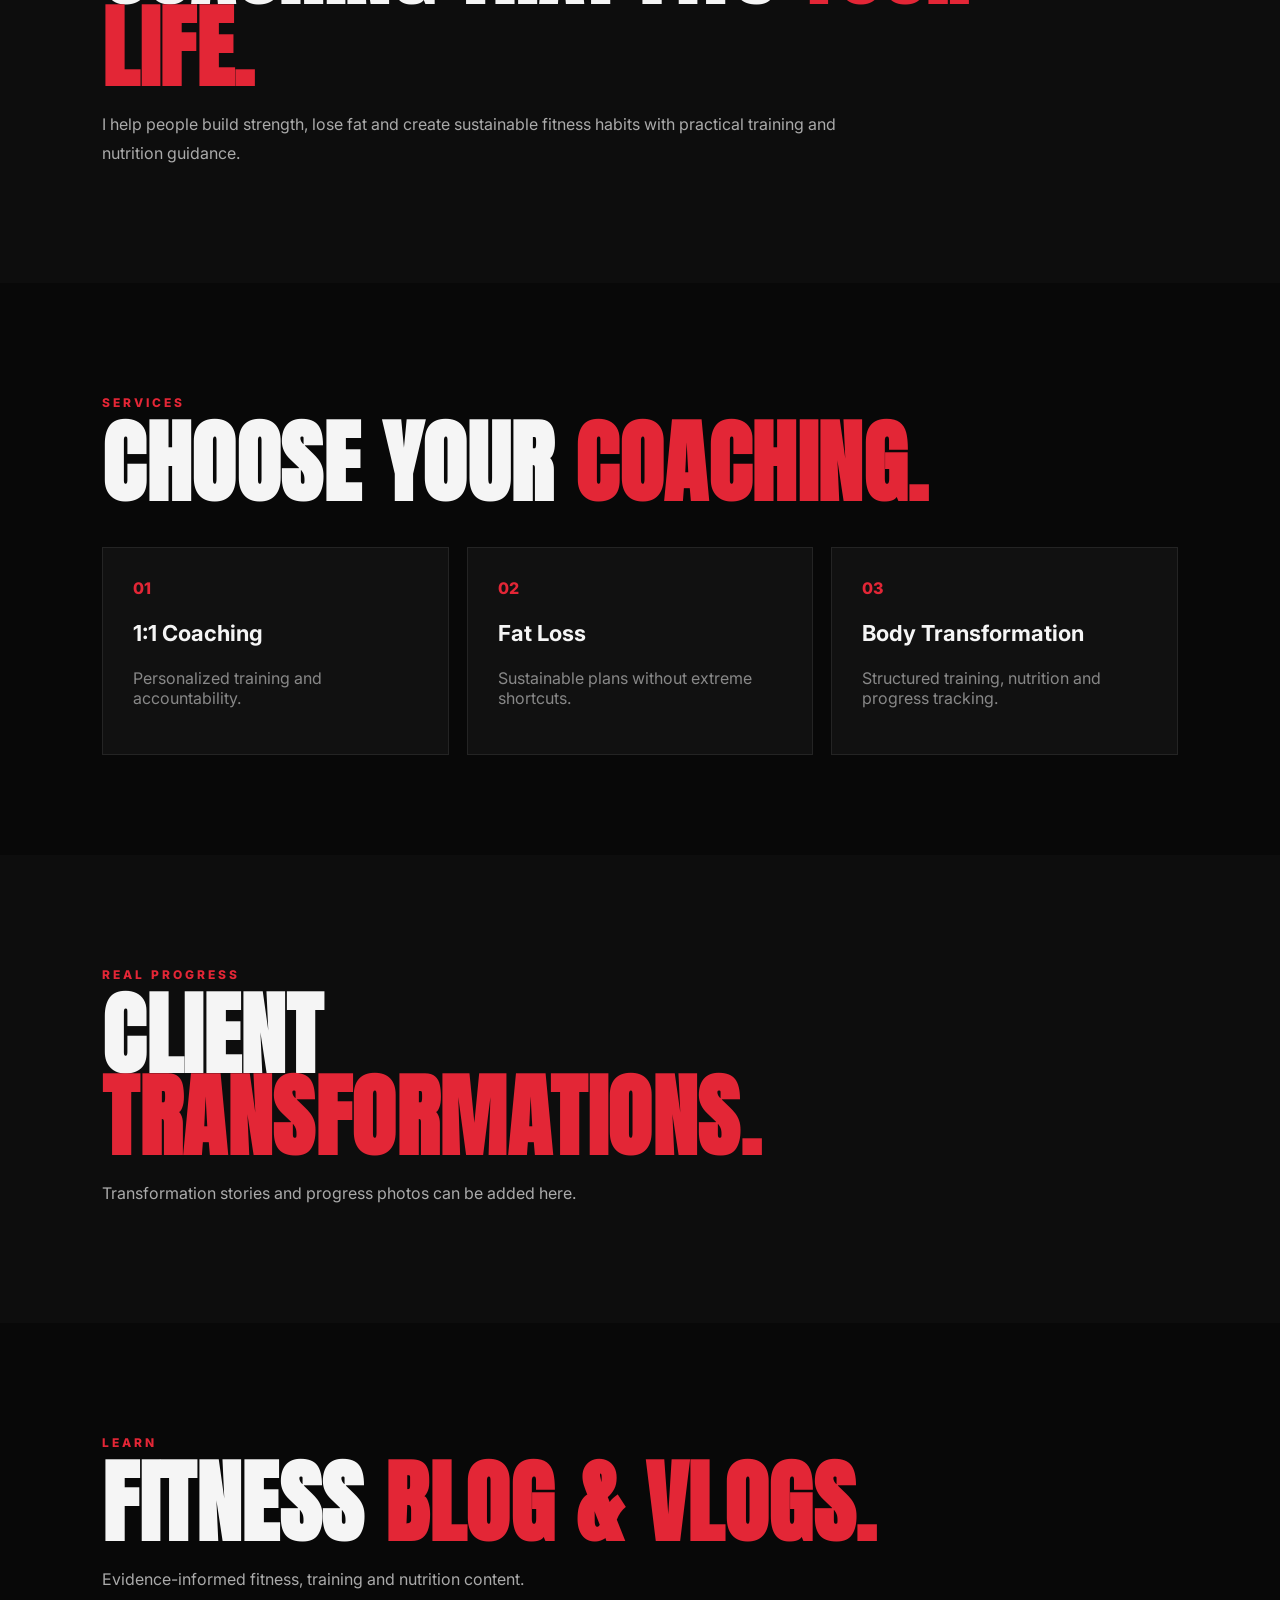
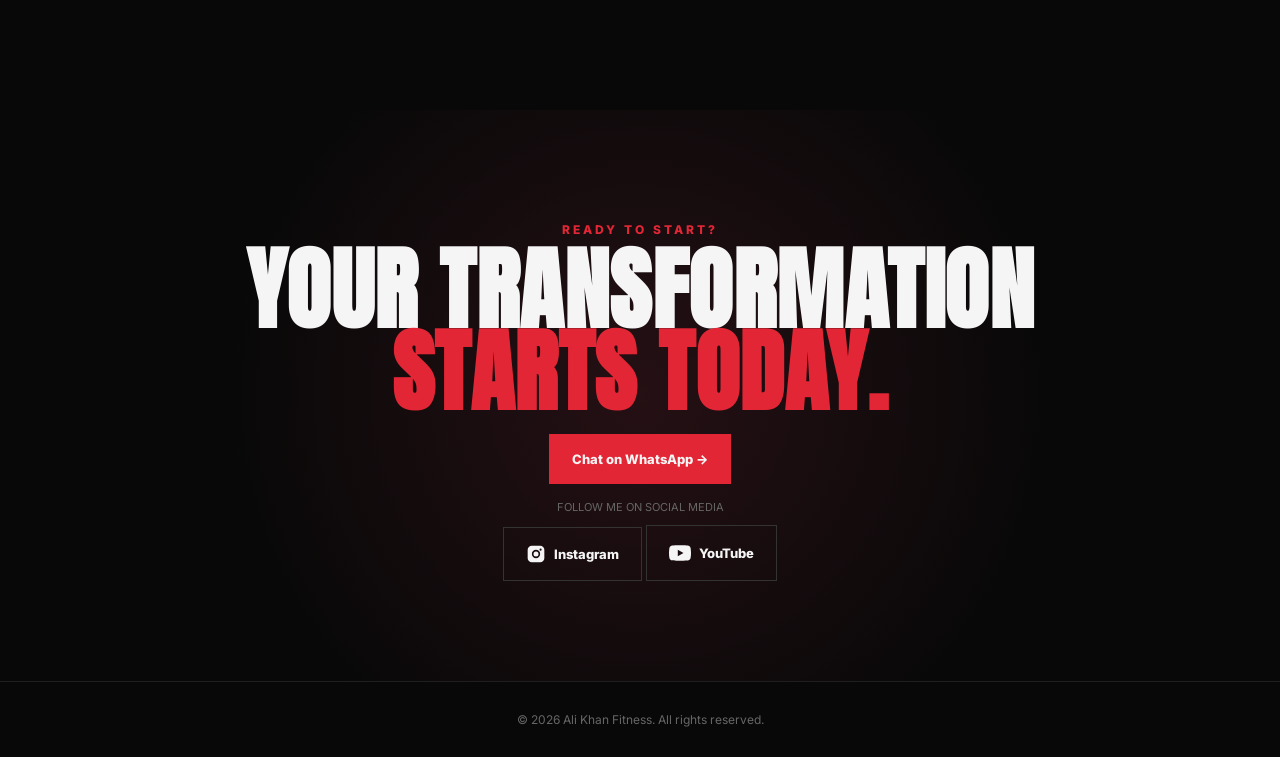
==== commit 38502091: "Update index.html" ====
--- a/index.html
+++ b/index.html
@@ -83,8 +83,22 @@
     <section class="cta" id="contact">
       <p class="eyebrow">READY TO START?</p>
       <h2>YOUR TRANSFORMATION<br><span>STARTS TODAY.</span></h2>
-      <a class="btn primary" href="https://wa.me/" target="_blank" rel="noopener">Chat on WhatsApp →</a>
-      <p class="note">Add your WhatsApp number in the website file before publishing.</p>
+      <a class="btn primary" href="https://wa.me/918298000321?text=Hi%20Ali%2C%20I%27m%20interested%20in%20online%20fitness%20coaching." target="_blank" rel="noopener">Chat on WhatsApp →</a>
+    <div class="social-links">
+  <p class="note">FOLLOW ME ON SOCIAL MEDIA</p>
+
+  <a class="btn" href="https://www.instagram.com/alihealth07/" target="_blank" rel="noopener">
+    <svg width="20" height="20" viewBox="0 0 24 24" fill="currentColor" style="vertical-align:middle;margin-right:8px">
+      <path d="M7 2h10a5 5 0 0 1 5 5v10a5 5 0 0 1-5 5H7a5 5 0 0 1-5-5V7a5 5 0 0 1 5-5zm5 5a5 5 0 1 0 0 10 5 5 0 0 0 0-10zm0 2a3 3 0 1 1 0 6 3 3 0 0 1 0-6zm5.5-3.5a1.25 1.25 0 1 0 0 2.5 1.25 1.25 0 0 0 0-2.5z"/>
+    </svg>Instagram
+  </a>
+
+  <a class="btn" href="https://youtube.com/@alihealth07" target="_blank" rel="noopener">
+    <svg width="22" height="22" viewBox="0 0 24 24" fill="currentColor" style="vertical-align:middle;margin-right:8px">
+      <path d="M23.5 6.2a3 3 0 0 0-2.1-2.1C19.5 3.6 12 3.6 12 3.6s-7.5 0-9.4.5A3 3 0 0 0 .5 6.2 31 31 0 0 0 0 12a31 31 0 0 0 .5 5.8 3 3 0 0 0 2.1 2.1c1.9.5 9.4.5 9.4.5s7.5 0 9.4-.5a3 3 0 0 0 2.1-2.1A31 31 0 0 0 24 12a31 31 0 0 0-.5-5.8zM9.6 15.6V8.4L15.8 12l-6.2 3.6z"/>
+    </svg>YouTube
+  </a>
+</div>
     </section>
   </main>
 
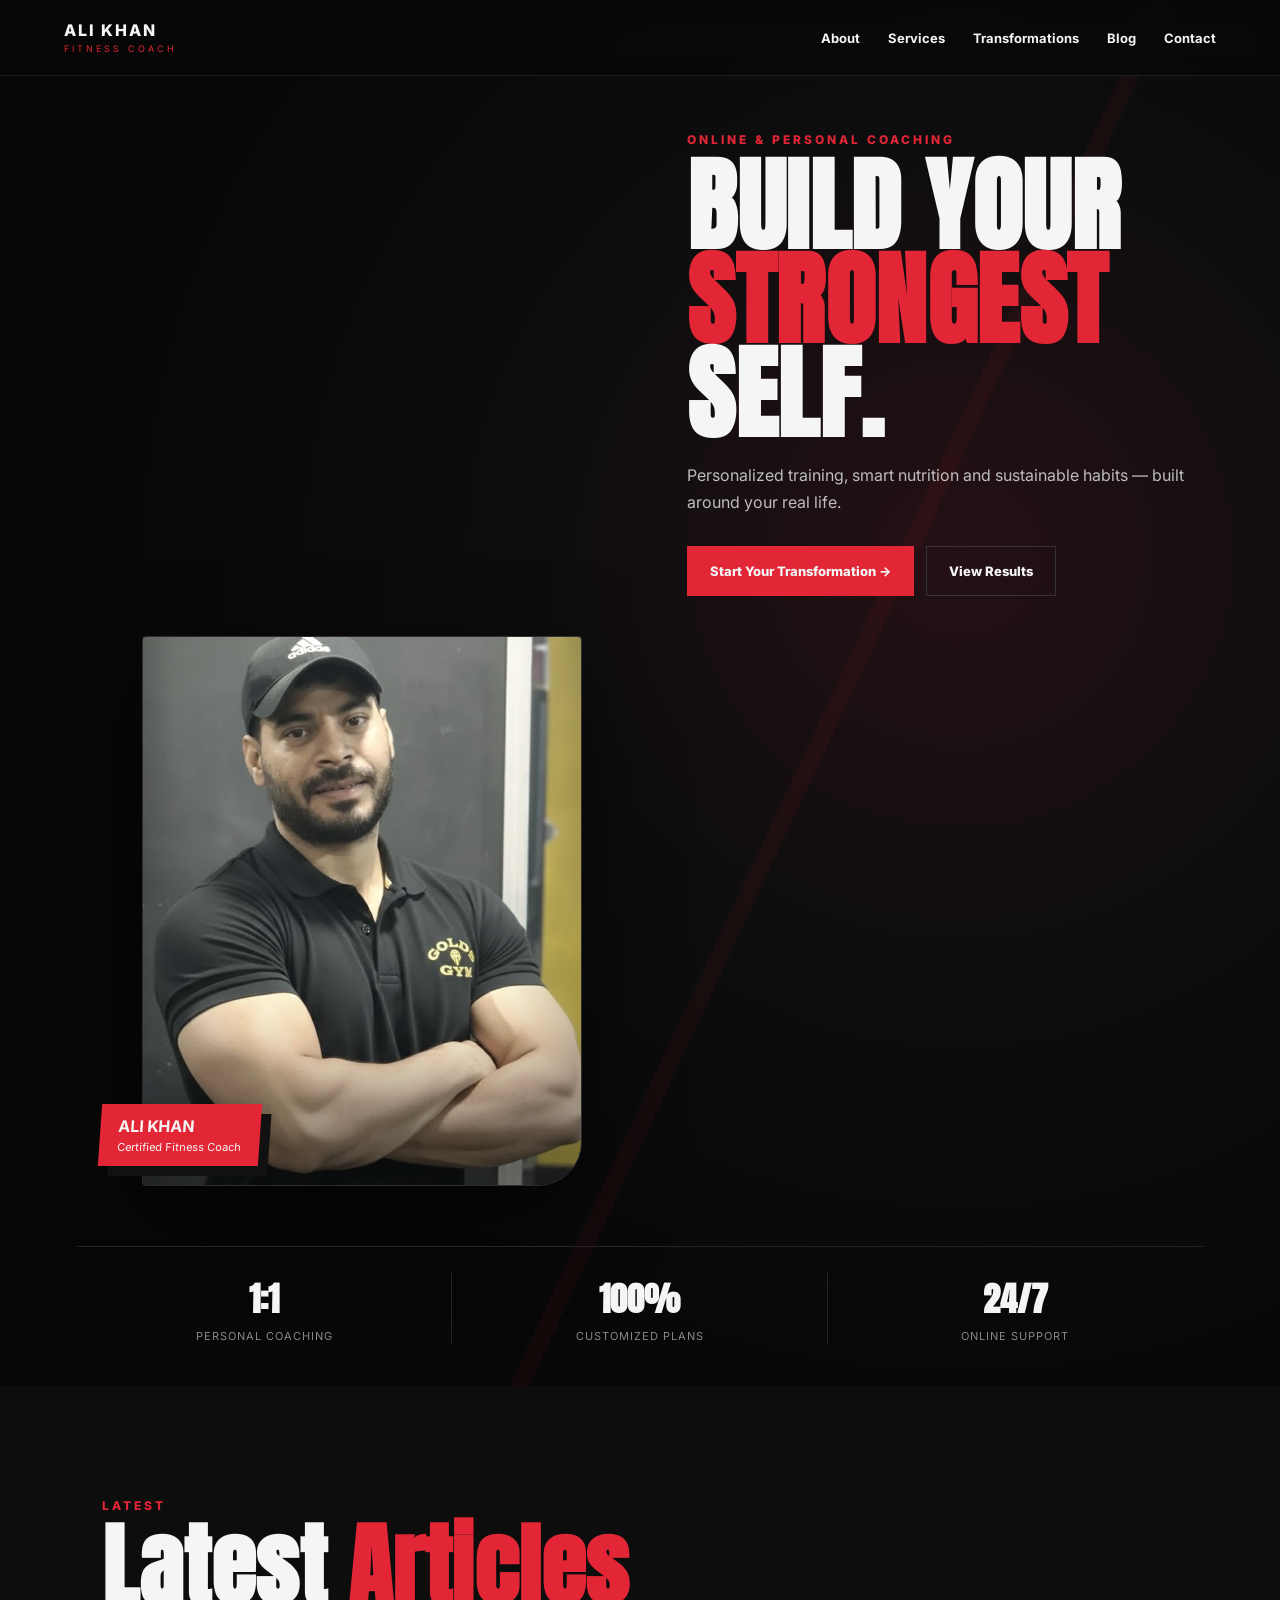
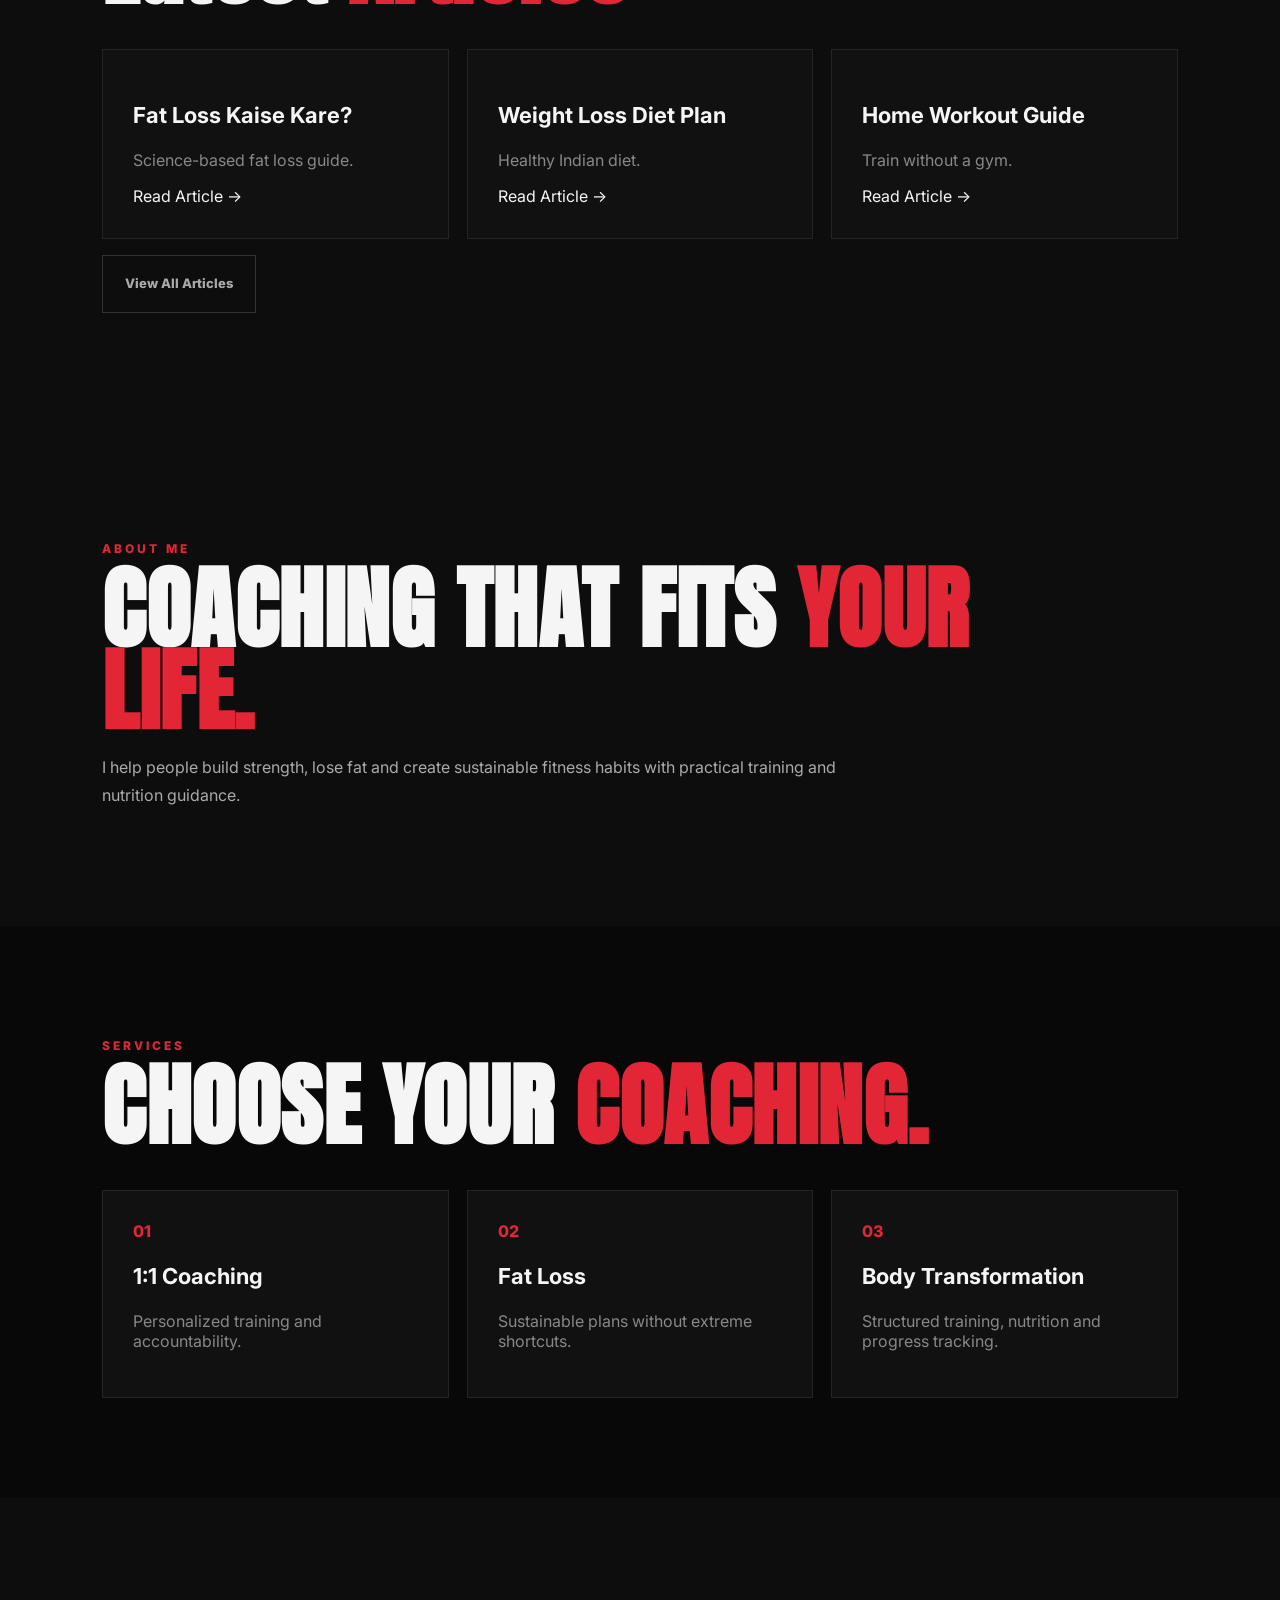
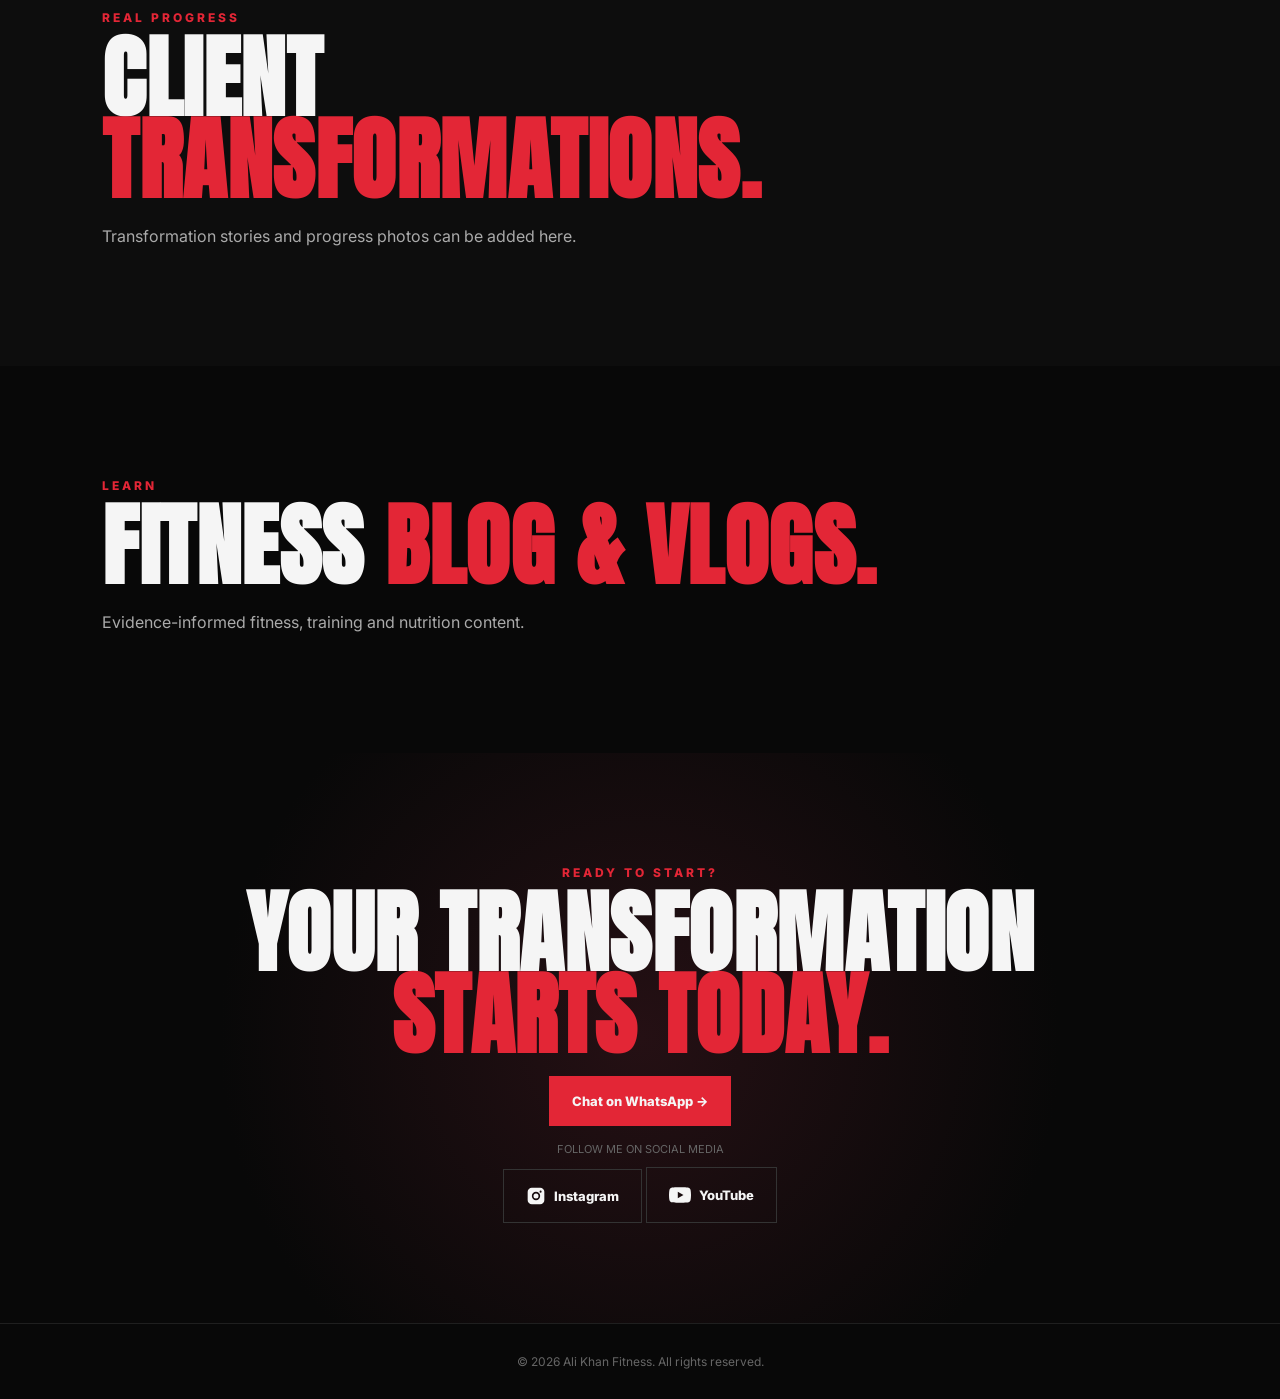
==== commit 6c5b52bd: "Add files via upload" ====
--- a/index.html
+++ b/index.html
@@ -51,6 +51,18 @@
         <div><b>24/7</b><span>Online Support</span></div>
       </div>
     </section>
+
+<section class="section">
+  <p class="eyebrow">LATEST</p>
+  <h2>Latest <span>Articles</span></h2>
+  <div class="cards">
+    <article class="card"><h3>Fat Loss Kaise Kare?</h3><p>Science-based fat loss guide.</p><a href="fat-loss-kaise-kare.html">Read Article →</a></article>
+    <article class="card"><h3>Weight Loss Diet Plan</h3><p>Healthy Indian diet.</p><a href="weight-loss-diet-plan.html">Read Article →</a></article>
+    <article class="card"><h3>Home Workout Guide</h3><p>Train without a gym.</p><a href="home-workout-guide.html">Read Article →</a></article>
+  </div>
+  <p><a class="btn" href="blog.html">View All Articles</a></p>
+</section>
+
 
     <section class="section" id="about">
       <p class="eyebrow">ABOUT ME</p>
